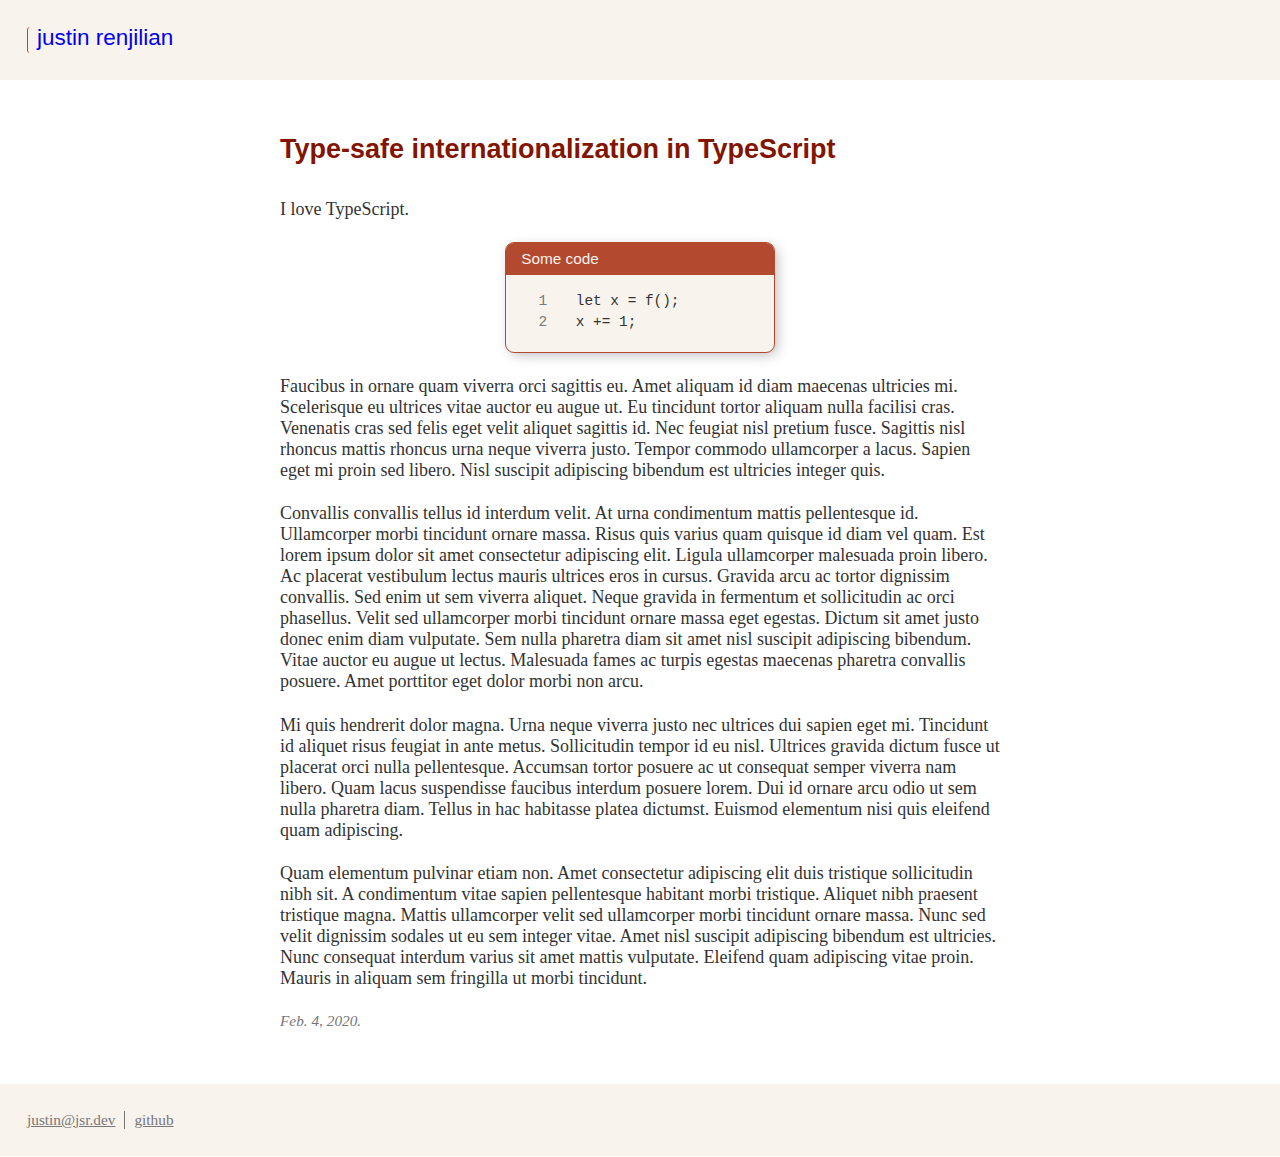
==== posts/test.html @ 37ab779b "Lots of styling and content fiddling." ====
<!DOCTYPE html>
<html lang="en">
    <head>
        <meta charset="utf-8"/>
        <meta name="viewport" content="width=device-width">

        <title>Test | Justin Renjilian</title>

        <link rel="stylesheet" href="../fonts/fonts.css"/>
        <link rel='stylesheet' href="../styles.css"/>
        <link rel="stylesheet" href="post.css"/>
    </head>
    <body>
        <header class="header">
            <nav>
                <a class="home" href="../index.html">justin renjilian</a>
            </nav>
        </header>
        <main>
            <article>
                <h1 class="heading"> Type-safe internationalization in TypeScript</h1>
                <section class="article-content">
                    <p>
                        I love TypeScript. 
                    </p>
                    <figure class="snippit">
                        <figcaption class="caption">Some code</figcaption>
<pre class="code"><code>
<span class="line">let x = f();</span>
<span class="line">x += 1;</span>
</code></pre>
                    </figure>
                    <p>
                        Faucibus in ornare quam viverra orci sagittis eu.
                        Amet aliquam id diam maecenas ultricies mi.
                        Scelerisque eu ultrices vitae auctor eu augue ut.
                        Eu tincidunt tortor aliquam nulla facilisi cras.
                        Venenatis cras sed felis eget velit aliquet sagittis id.
                        Nec feugiat nisl pretium fusce.
                        Sagittis nisl rhoncus mattis rhoncus urna neque viverra justo.
                        Tempor commodo ullamcorper a lacus.
                        Sapien eget mi proin sed libero.
                        Nisl suscipit adipiscing bibendum est ultricies integer quis.
                    </p>
                    <p>
                        Convallis convallis tellus id interdum velit.
                        At urna condimentum mattis pellentesque id.
                        Ullamcorper morbi tincidunt ornare massa.
                        Risus quis varius quam quisque id diam vel quam.
                        Est lorem ipsum dolor sit amet consectetur adipiscing elit.
                        Ligula ullamcorper malesuada proin libero.
                        Ac placerat vestibulum lectus mauris ultrices eros in cursus. 
                        Gravida arcu ac tortor dignissim convallis. 
                        Sed enim ut sem viverra aliquet. 
                        Neque gravida in fermentum et sollicitudin ac orci phasellus. 
                        Velit sed ullamcorper morbi tincidunt ornare massa eget egestas. 
                        Dictum sit amet justo donec enim diam vulputate. 
                        Sem nulla pharetra diam sit amet nisl suscipit adipiscing bibendum. 
                        Vitae auctor eu augue ut lectus. 
                        Malesuada fames ac turpis egestas maecenas pharetra convallis posuere.
                        Amet porttitor eget dolor morbi non arcu.
                    </p>
                    <p>
                        Mi quis hendrerit dolor magna.
                        Urna neque viverra justo nec ultrices dui sapien eget mi.
                        Tincidunt id aliquet risus feugiat in ante metus.
                        Sollicitudin tempor id eu nisl.
                        Ultrices gravida dictum fusce ut placerat orci nulla pellentesque.
                        Accumsan tortor posuere ac ut consequat semper viverra nam libero. 
                        Quam lacus suspendisse faucibus interdum posuere lorem. 
                        Dui id ornare arcu odio ut sem nulla pharetra diam. 
                        Tellus in hac habitasse platea dictumst. 
                        Euismod elementum nisi quis eleifend quam adipiscing.
                    </p>
                    <p>
                        Quam elementum pulvinar etiam non. 
                        Amet consectetur adipiscing elit duis tristique sollicitudin nibh sit. 
                        A condimentum vitae sapien pellentesque habitant morbi tristique. 
                        Aliquet nibh praesent tristique magna. 
                        Mattis ullamcorper velit sed ullamcorper morbi tincidunt ornare massa. 
                        Nunc sed velit dignissim sodales ut eu sem integer vitae. 
                        Amet nisl suscipit adipiscing bibendum est ultricies. 
                        Nunc consequat interdum varius sit amet mattis vulputate. 
                        Eleifend quam adipiscing vitae proin. 
                        Mauris in aliquam sem fringilla ut morbi tincidunt.
                    </p>
                </section>
                <section class="signature">
                    <time datetime="2020-02-04">Feb. 4, 2020.</time>
                </section>
            </article>
        </main>
        <footer class="footer">
            <section class="links">
                <a class="email" href="mailto:justin@jsr.dev">justin@jsr.dev</a>
                <div class="v-sep"></div>
                <a class="github" href="https://github.com/freshvictory">github</a>
            </section>
        </footer>
    </body>
</html>
---- styles.css ----
/* -- VARIABLES and GLOBAL SETTINGS -- */

:root {
    --c-frame: #fff;
    --c-bg: #f9f3ed;
    --c-bg-pop: #b3492f;
    --c-wood: #764a24;
    --c-border: #7d0000;
    --c-text-light: #777;
    --c-text-pop: #821500;
    --c-text: #333;
    --c-text-pop-light: var(--c-bg);
    --c-text-head: #121212;/*#f8d2ad; /*#faf5de;*/

    --em-margin: 1.5rem;

    --em-border-small: 0.1rem;
    --c-border: var(--c-bg-pop);
    --border-small: var(--em-border-small) solid var(--c-bg-pop);
    --em-border-radius: 0.4rem;

    --fs-smaller: 0.85rem;
    --ff-sans: Helvetica,Arial,sans-serif;
    --f-head: bold 1.5rem var(--ff-sans);
    --f-small-head: var(--fs-smaller) var(--ff-sans);
    --f-serif: 1rem Palatino;
    --f-mono: 0.8rem Courier New;
}

html {
    box-sizing: border-box;
    background-color: var(--c-frame);
    font-size: 18px;
}

* {
    box-sizing: inherit;
    margin: 0;
    padding: 0;
}

ol, ul {
    list-style: none outside none;
}


/* -- CHROME -- */

body {
    margin: 0;
    font: var(--f-serif);
    color: var(--c-text);

    display: grid;
    grid-row-gap: var(--em-margin);
    row-gap: var(--em-margin);
    grid-template-rows: [header] auto [main] 1fr [footer] auto;
    min-height: 100vh;
}


/* -- HEADER -- */

.header {
    grid-row: header;
    background-color: var(--c-bg);
    padding: var(--em-margin);
    color: var(--c-text-pop);
}

nav {
    display: flex;
    align-items: center;
    justify-content: space-between;
}

.home {
    text-decoration: none;
    font-family: var(--ff-sans);
    font-size: 1.25rem;
    line-height: 1;
    min-width: max-content;
    /* background-color: var(--c-bg); */

    padding: 0 0.25em 0.15em 0.4em;
    line-height: 1;
    border-radius: 0.15em;
    border-left: var(--border-small);

    margin-left: 0;
    transition:
        margin 500ms ease-in-out,
        transform 500ms ease-in-out;
}

.home:visited {
    color: inherit;
}

@media screen and (max-width: 900px) {
    .home {
        margin-left: 50%;
        transform: translateX(-50%);
        border-right: var(--border-small);
    }
}


/* -- MAIN -- */

main {
    color: var(--c-text);
    height: 100%;
    margin: var(--em-margin);
    grid-row: main;
}


/* -- HEADING -- */

.heading {
    font: var(--f-head);
    margin-bottom: var(--em-spacing);
    color: var(--c-text-pop);
}


/* -- FOOTER -- */

.footer {
    grid-row: footer;
    background-color: var(--c-bg);
    padding: var(--em-margin);
    font-size: var(--fs-smaller);
}

.links {
    display: flex;
    margin-left: auto;
    color: var(--c-text-light);
}

.v-sep {
    margin: 0 0.5rem;
    border-right: var(--em-border-small) solid;
}

.github,
.email,
.email:visited,
.github:visited {
    color: inherit;
}
---- posts/post.css ----
:root {
    --em-spacing: 1.25em;
}

/* -- ARTICLE -- */

article {
    max-width: 40rem;
    margin: auto;
    position: relative;
}

.article-content p,
.article-content figure {
    margin-bottom: var(--em-spacing);
}


/* -- CODE BLOCK -- */

.snippit {
    border: var(--border-small);
    border-radius: 0.5rem;
    overflow: hidden;
    max-width: max-content;
    margin-left: auto;
    margin-right: auto;
    box-shadow: 0.2rem 0.2rem 0.75rem -3px #0000004d;
    background-color: var(--c-bg);
    min-width: 15rem;
}

.caption {
    padding: 0.45em 1em;
    background: var(--c-bg-pop);
    color: var(--c-text-pop-light);
    font: var(--f-small-head);
}

.code {
    margin: 0 1rem 1rem;
    display: inline-block;
    counter-reset: line;
    font: var(--f-mono);
}

.line {
    line-height: 1.5em;
}

.line::before {
    counter-increment: line;
    content: counter(line);
    color: var(--c-text-light);
    margin: 0 2em 0 1em;
}


/* -- SIGNATURE -- */

.signature {
    color: var(--c-text-light);
    font-style: italic;
    font-size: var(--fs-smaller);
}
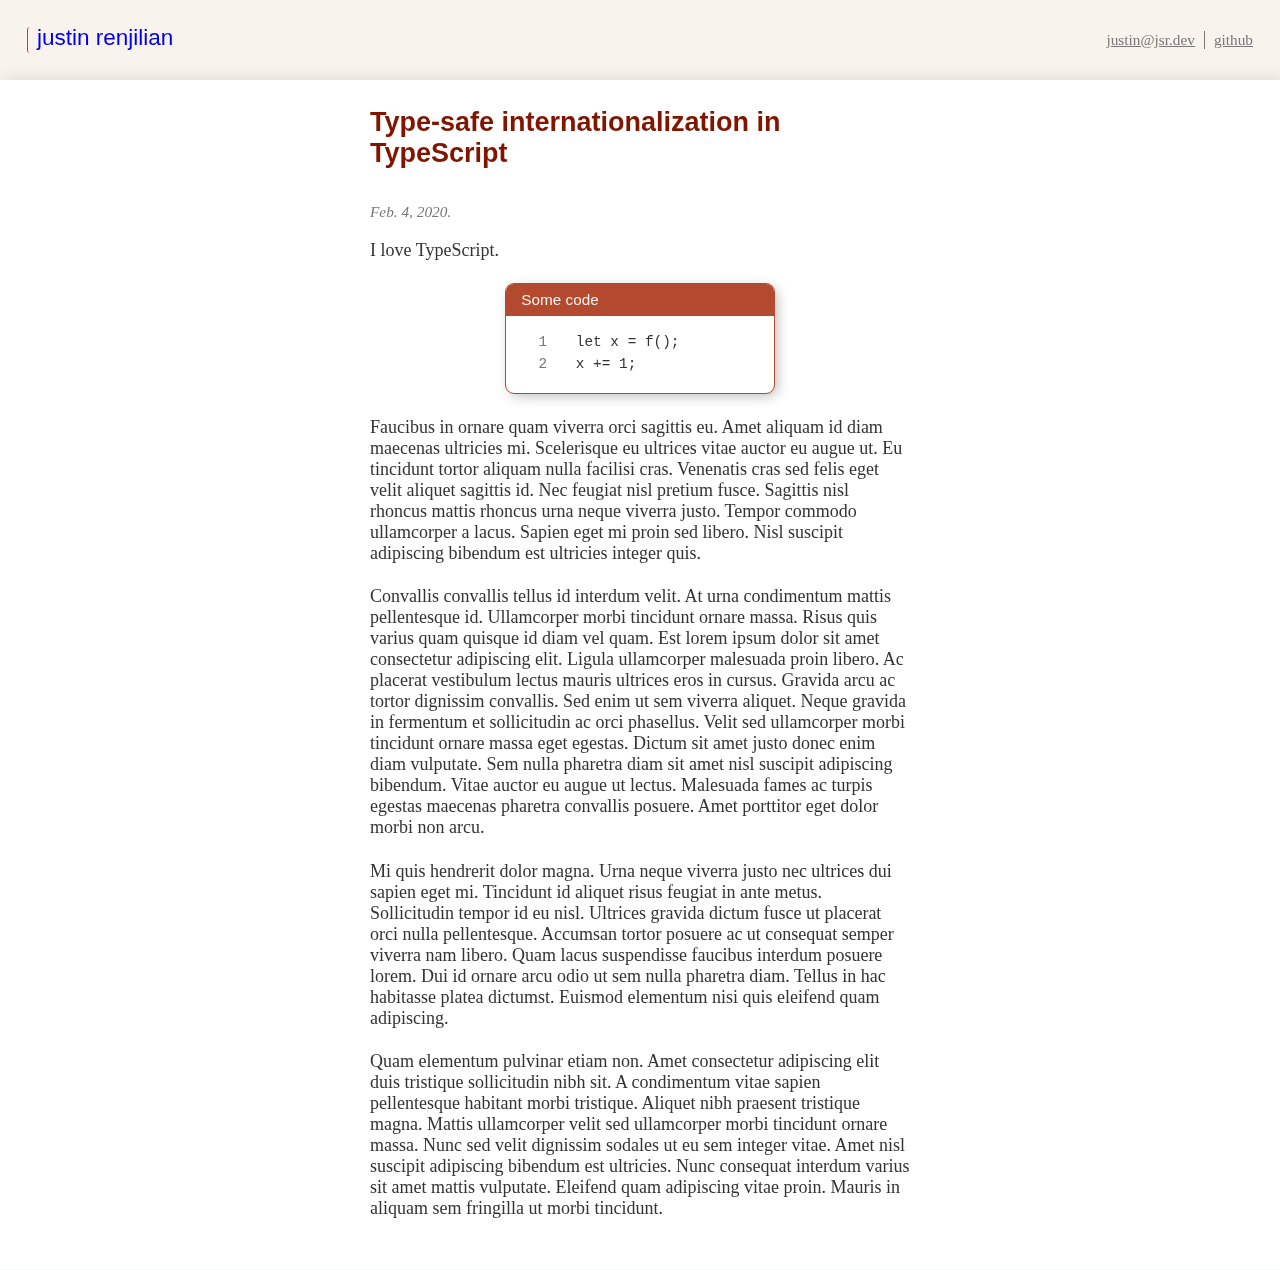
==== commit 4133451c: "Even more style and layout changes." ====
--- a/posts/test.html
+++ b/posts/test.html
@@ -14,11 +14,19 @@
         <header class="header">
             <nav>
                 <a class="home" href="../index.html">justin renjilian</a>
+                <section class="links">
+                    <a class="email" href="mailto:justin@jsr.dev">justin@jsr.dev</a>
+                    <div class="v-sep"></div>
+                    <a class="github" href="https://github.com/freshvictory">github</a>
+                </section>
             </nav>
         </header>
         <main>
             <article>
                 <h1 class="heading"> Type-safe internationalization in TypeScript</h1>
+                <section class="date">
+                    <time datetime="2020-02-04">Feb. 4, 2020.</time>
+                </section>
                 <section class="article-content">
                     <p>
                         I love TypeScript. 
@@ -85,17 +93,7 @@
                         Mauris in aliquam sem fringilla ut morbi tincidunt.
                     </p>
                 </section>
-                <section class="signature">
-                    <time datetime="2020-02-04">Feb. 4, 2020.</time>
-                </section>
             </article>
         </main>
-        <footer class="footer">
-            <section class="links">
-                <a class="email" href="mailto:justin@jsr.dev">justin@jsr.dev</a>
-                <div class="v-sep"></div>
-                <a class="github" href="https://github.com/freshvictory">github</a>
-            </section>
-        </footer>
     </body>
 </html>
--- a/styles.css
+++ b/styles.css
@@ -1,7 +1,7 @@
 /* -- VARIABLES and GLOBAL SETTINGS -- */
 
 :root {
-    --c-frame: #fff;
+    --c-bg-light: #fff;
     --c-bg: #f9f3ed;
     --c-bg-pop: #b3492f;
     --c-wood: #764a24;
@@ -13,6 +13,7 @@
     --c-text-head: #121212;/*#f8d2ad; /*#faf5de;*/
 
     --em-margin: 1.5rem;
+    --em-spacing: 1.25em;
 
     --em-border-small: 0.1rem;
     --c-border: var(--c-bg-pop);
@@ -29,7 +30,7 @@
 
 html {
     box-sizing: border-box;
-    background-color: var(--c-frame);
+    background-color: var(--c-bg);
     font-size: 18px;
 }
 
@@ -52,9 +53,7 @@
     color: var(--c-text);
 
     display: grid;
-    grid-row-gap: var(--em-margin);
-    row-gap: var(--em-margin);
-    grid-template-rows: [header] auto [main] 1fr [footer] auto;
+    grid-template-rows: [header] auto [main] 1fr;
     min-height: 100vh;
 }
 
@@ -62,8 +61,10 @@
 /* -- HEADER -- */
 
 .header {
+    position: sticky;
+    top: 0;
+    z-index: 1;
     grid-row: header;
-    background-color: var(--c-bg);
     padding: var(--em-margin);
     color: var(--c-text-pop);
 }
@@ -80,63 +81,20 @@
     font-size: 1.25rem;
     line-height: 1;
     min-width: max-content;
-    /* background-color: var(--c-bg); */
 
     padding: 0 0.25em 0.15em 0.4em;
     line-height: 1;
     border-radius: 0.15em;
     border-left: var(--border-small);
-
-    margin-left: 0;
-    transition:
-        margin 500ms ease-in-out,
-        transform 500ms ease-in-out;
 }
 
 .home:visited {
     color: inherit;
 }
 
-@media screen and (max-width: 900px) {
-    .home {
-        margin-left: 50%;
-        transform: translateX(-50%);
-        border-right: var(--border-small);
-    }
-}
-
-
-/* -- MAIN -- */
-
-main {
-    color: var(--c-text);
-    height: 100%;
-    margin: var(--em-margin);
-    grid-row: main;
-}
-
-
-/* -- HEADING -- */
-
-.heading {
-    font: var(--f-head);
-    margin-bottom: var(--em-spacing);
-    color: var(--c-text-pop);
-}
-
-
-/* -- FOOTER -- */
-
-.footer {
-    grid-row: footer;
-    background-color: var(--c-bg);
-    padding: var(--em-margin);
+.links {
     font-size: var(--fs-smaller);
-}
-
-.links {
     display: flex;
-    margin-left: auto;
     color: var(--c-text-light);
 }
 
@@ -151,3 +109,40 @@
 .github:visited {
     color: inherit;
 }
+
+@media screen and (max-width: 900px) {
+    :root {
+        --em-margin: 1rem;
+    }
+    nav {
+        flex-direction: column;
+        justify-content: center;
+    }
+
+    .home {
+        border-right: var(--border-small);
+        margin-bottom: 0.25rem;
+    }
+}
+
+
+/* -- MAIN -- */
+
+main {
+    z-index: 2;
+    color: var(--c-text);
+    height: 100%;
+    grid-row: main;
+    padding: var(--em-margin);
+    background-color: var(--c-bg-light);
+    box-shadow: 0.15em 0.15em 1em 0 #33333333;
+}
+
+
+/* -- HEADING -- */
+
+.heading {
+    font: var(--f-head);
+    margin-bottom: var(--em-spacing);
+    color: var(--c-text-pop);
+}
--- a/posts/post.css
+++ b/posts/post.css
@@ -1,18 +1,24 @@
-:root {
-    --em-spacing: 1.25em;
-}
-
 /* -- ARTICLE -- */
 
 article {
-    max-width: 40rem;
+    max-width: 30rem;
     margin: auto;
     position: relative;
 }
 
+.date,
 .article-content p,
 .article-content figure {
     margin-bottom: var(--em-spacing);
+}
+
+
+/* -- DATE -- */
+
+.date {
+    color: var(--c-text-light);
+    font-style: italic;
+    font-size: var(--fs-smaller);
 }
 
 
@@ -26,7 +32,7 @@
     margin-left: auto;
     margin-right: auto;
     box-shadow: 0.2rem 0.2rem 0.75rem -3px #0000004d;
-    background-color: var(--c-bg);
+    background-color: var(--c-bg-light);
     min-width: 15rem;
 }
 
@@ -54,12 +60,3 @@
     color: var(--c-text-light);
     margin: 0 2em 0 1em;
 }
-
-
-/* -- SIGNATURE -- */
-
-.signature {
-    color: var(--c-text-light);
-    font-style: italic;
-    font-size: var(--fs-smaller);
-}
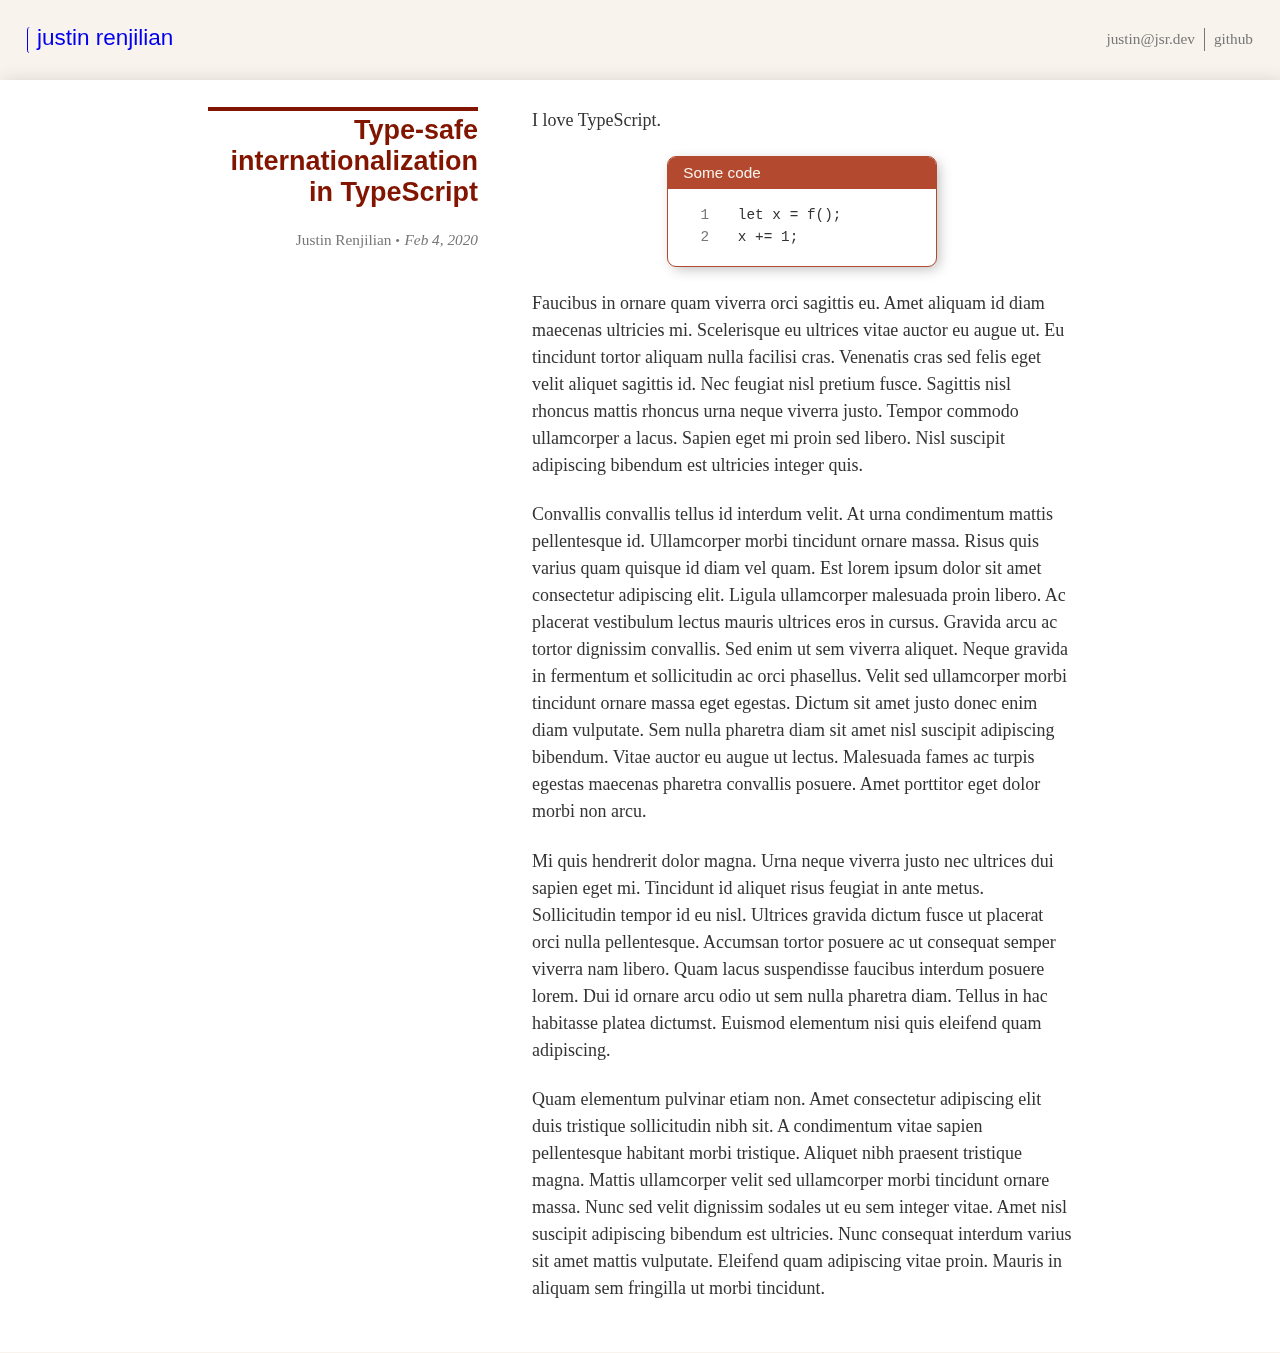
==== commit 4e95a6bc: "Add some Microdata information." ====
--- a/posts/test.html
+++ b/posts/test.html
@@ -4,9 +4,8 @@
         <meta charset="utf-8"/>
         <meta name="viewport" content="width=device-width">
 
-        <title>Test | Justin Renjilian</title>
+        <title>Type-safe internationalization in TypeScript | Justin Renjilian</title>
 
-        <link rel="stylesheet" href="../fonts/fonts.css"/>
         <link rel='stylesheet' href="../styles.css"/>
         <link rel="stylesheet" href="post.css"/>
     </head>
@@ -22,12 +21,16 @@
             </nav>
         </header>
         <main>
-            <article>
-                <h1 class="heading"> Type-safe internationalization in TypeScript</h1>
-                <section class="date">
-                    <time datetime="2020-02-04">Feb. 4, 2020.</time>
-                </section>
-                <section class="article-content">
+            <article itemscope itemtype="https://schema.org/Article">
+                <heading class="article-header">
+                    <h1 class="heading" itemprop="headline"> Type-safe internationalization in TypeScript</h1>
+                    <p class="byline" itemscope itemtype="https://schema.org/Person">
+                        <span itemprop="author">Justin Renjilian</span>
+                    </p>
+                    <span class="byline-sep">•</span>
+                    <time class="date" datetime="2020-02-04" itemprop="datePublished">Feb 4, 2020</time>
+                </heading>
+                <section class="article-content" itemprop="articleBody">
                     <p>
                         I love TypeScript. 
                     </p>
--- a/styles.css
+++ b/styles.css
@@ -16,8 +16,10 @@
     --em-spacing: 1.25em;
 
     --em-border-small: 0.1rem;
+    --em-border-large: 0.25rem;
     --c-border: var(--c-bg-pop);
-    --border-small: var(--em-border-small) solid var(--c-bg-pop);
+    --border-small: var(--em-border-small) solid;
+    --border-large: var(--em-border-large) solid;
     --em-border-radius: 0.4rem;
 
     --fs-smaller: 0.85rem;
@@ -44,6 +46,14 @@
     list-style: none outside none;
 }
 
+a {
+    text-decoration: none;
+}
+
+a:hover {
+    text-decoration: underline;
+}
+
 
 /* -- CHROME -- */
 
@@ -51,6 +61,7 @@
     margin: 0;
     font: var(--f-serif);
     color: var(--c-text);
+    line-height: 1.5;
 
     display: grid;
     grid-template-rows: [header] auto [main] 1fr;
@@ -111,9 +122,6 @@
 }
 
 @media screen and (max-width: 900px) {
-    :root {
-        --em-margin: 1rem;
-    }
     nav {
         flex-direction: column;
         justify-content: center;
@@ -138,11 +146,17 @@
     box-shadow: 0.15em 0.15em 1em 0 #33333333;
 }
 
+@media screen and (max-width: 900px) {
+    main {
+        padding-left: 2rem;
+        padding-right: 2rem;
+    }
+}
+
 
 /* -- HEADING -- */
 
 .heading {
     font: var(--f-head);
-    margin-bottom: var(--em-spacing);
     color: var(--c-text-pop);
 }
--- a/posts/post.css
+++ b/posts/post.css
@@ -1,9 +1,12 @@
 /* -- ARTICLE -- */
 
 article {
-    max-width: 30rem;
     margin: auto;
-    position: relative;
+    max-width: max-content;
+
+    display: grid;
+    grid-template-areas: "header content";
+    grid-column-gap: 3rem;
 }
 
 .date,
@@ -12,12 +15,53 @@
     margin-bottom: var(--em-spacing);
 }
 
+.article-header {
+    text-align: right;
+    grid-area: header;
+    max-width: 15rem;
+    padding-top: 0.25em;
+    border-top: var(--border-large);
+    border-color: var(--c-text-pop);
+}
 
-/* -- DATE -- */
+.heading {
+    margin-bottom: 1rem;
+}
+
+.article-content {
+    grid-area: content;
+    max-width: 30rem;
+}
+
+@media screen and (max-width: 900px) {
+    article {
+        grid-template-areas: "header" "content";
+    }
+
+    .article-header {
+        text-align: left;
+        border: none;
+        max-width: 30rem;
+        margin-bottom: var(--em-spacing);
+    }
+}
+
+
+/* -- BYLINE -- */
 
 .date {
+    font-style: italic;
+}
+
+.byline-sep {
+    font-size: 0.75rem;
     color: var(--c-text-light);
-    font-style: italic;
+}
+
+.byline,
+.date {
+    display: inline;
+    color: var(--c-text-light);
     font-size: var(--fs-smaller);
 }
 
@@ -26,6 +70,7 @@
 
 .snippit {
     border: var(--border-small);
+    border-color: var(--c-bg-pop);
     border-radius: 0.5rem;
     overflow: hidden;
     max-width: max-content;
